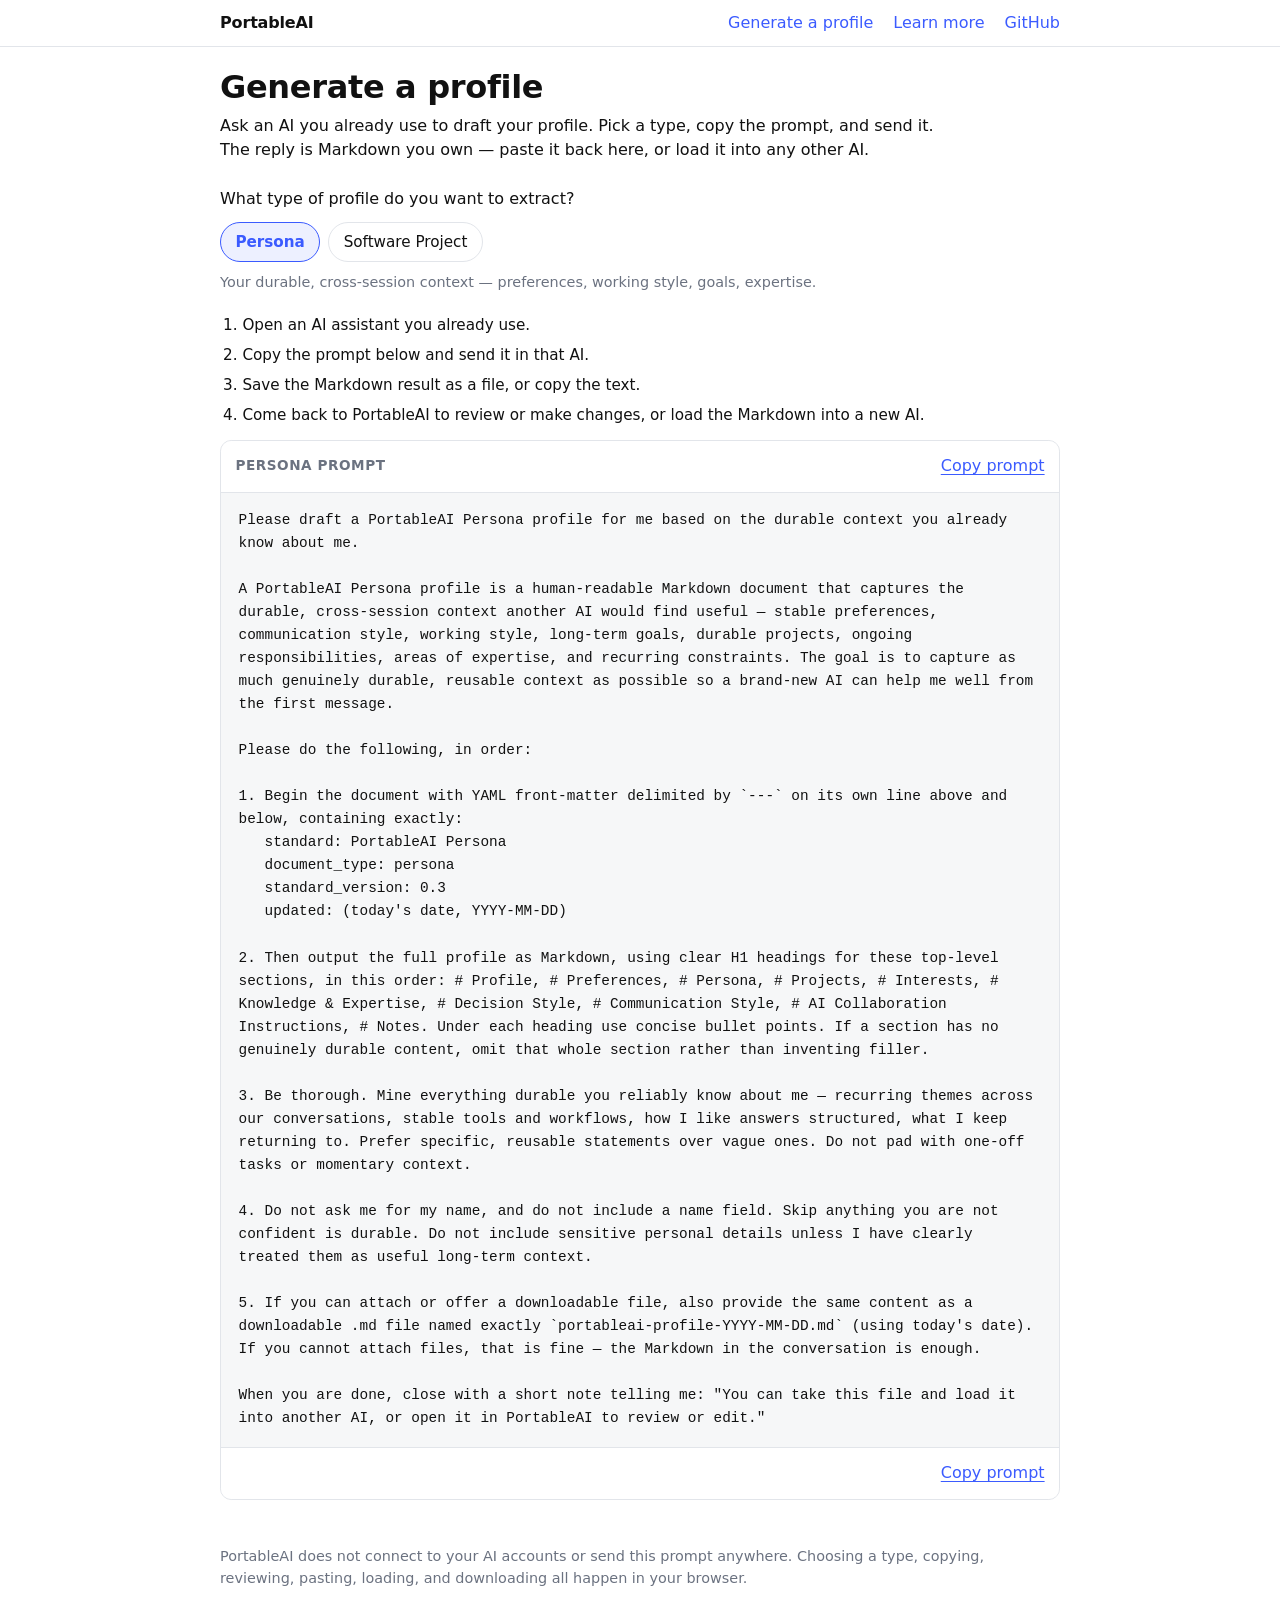
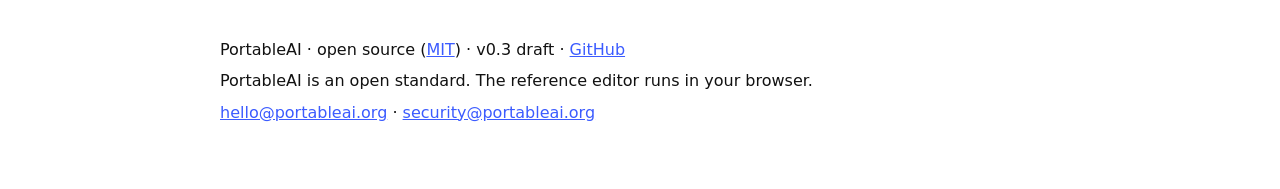
==== website/generate-a-profile.html @ 29c04111 "refactor(website): align internal names with UI — no drift (#86) Project-not-public naming clean swe" ====
<!DOCTYPE html>
<html lang="en">
<head>
  <meta charset="UTF-8">
  <meta name="viewport" content="width=device-width, initial-scale=1">
  <title>Generate a profile · PortableAI</title>
  <link rel="stylesheet" href="css/site.css">
</head>
<body>
  <header class="site-header">
    <div class="site-header-inner">
      <a class="site-wordmark" href="index.html">PortableAI</a>
      <button class="nav-toggle" type="button" id="nav-toggle" aria-expanded="false" aria-controls="site-nav" aria-label="Menu">
        <span class="nav-toggle-bar" aria-hidden="true"></span>
        <span class="nav-toggle-bar" aria-hidden="true"></span>
        <span class="nav-toggle-bar" aria-hidden="true"></span>
      </button>
      <nav class="site-nav" id="site-nav" aria-label="Primary">
        <a class="site-nav-link" href="generate-a-profile.html" id="nav-generate-profile" aria-current="page">Generate a profile</a>
        <a class="site-nav-link" href="learn.html" id="nav-learn">Learn more</a>
        <a class="site-nav-link" href="https://github.com/refineryllc/portable-ai-working" id="nav-github">GitHub</a>
      </nav>
    </div>
  </header>

  <main class="page">
    <section class="hero" aria-labelledby="prompt-title">
      <h1 id="prompt-title">Generate a profile</h1>
      <p class="tagline">
        Ask an AI you already use to draft your profile. Pick a type, copy the prompt, and send it.
        The reply is Markdown you own — paste it back here, or load it into any other AI.
      </p>
    </section>

    <section class="prompt-page" aria-labelledby="prompt-page-heading">
      <h2 id="prompt-page-heading" class="visually-hidden">Choose a profile type and copy its prompt</h2>

      <!-- Profile-type selector. Extensible to N types; options rendered from
           window.PORTABLE_AI_PROMPTS by generate-a-profile.js. -->
      <div class="type-selector">
        <p class="type-selector-label" id="type-selector-label">What type of profile do you want to extract?</p>
        <div class="type-options" role="radiogroup" aria-labelledby="type-selector-label" id="type-options">
          <!-- Populated by generate-a-profile.js -->
        </div>
        <p class="type-selector-hint" id="type-selector-hint"></p>
      </div>

      <ol class="workflow-list">
        <li>Open an AI assistant you already use.</li>
        <li>Copy the prompt below and send it in that AI.</li>
        <li>Save the Markdown result as a file, or copy the text.</li>
        <li>Come back to PortableAI to review or make changes, or load the Markdown into a new AI.</li>
      </ol>

      <!-- Full read-only prompt readout. Rendered in full (no scroll box) so the
           whole prompt is visible; Copy buttons sit above and below it. -->
      <div class="prompt-readout" aria-label="Extraction prompt">
        <div class="prompt-readout-bar prompt-readout-bar--top">
          <span class="prompt-readout-name" id="prompt-readout-name"></span>
          <button class="link" type="button" id="copy-prompt-top">Copy prompt</button>
        </div>
        <pre class="prompt-readout-body" id="prompt-readout-body" tabindex="0"></pre>
        <div class="prompt-readout-bar prompt-readout-bar--bottom">
          <button class="link" type="button" id="copy-prompt-bottom">Copy prompt</button>
        </div>
      </div>

      <p class="prompt-status save-status" id="prompt-status" role="status" aria-live="polite"></p>

      <p class="prompt-privacy">
        PortableAI does not connect to your AI accounts or send this prompt anywhere. Choosing a type,
        copying, reviewing, pasting, loading, and downloading all happen in your browser.
      </p>
    </section>
  </main>

  <footer class="site-footer">
    <p class="footer-meta">
      PortableAI
      <span aria-hidden="true"> · </span>
      open source (<a href="https://github.com/refineryllc/portable-ai-working/blob/main/LICENSE">MIT</a>)
      <span aria-hidden="true"> · </span>
      v0.3 draft
      <span aria-hidden="true"> · </span>
      <a href="https://github.com/refineryllc/portable-ai-working">GitHub</a>
    </p>
    <p class="footer-note">
      PortableAI is an open standard. The reference editor runs in your browser.
    </p>
    <p class="footer-contact">
      <a href="mailto:hello@portableai.org">hello@portableai.org</a>
      <span aria-hidden="true"> · </span>
      <a href="mailto:security@portableai.org">security@portableai.org</a>
    </p>
  </footer>
  <script src="js/prompt.js"></script>
  <script src="js/generate-a-profile.js"></script>
  <script src="js/header.js"></script>
</body>
</html>
---- website/css/site.css ----
:root {
  color-scheme: light;
  --text: #111111;
  --muted: #6b7280;
  --muted-2: #9ca3af;
  --background: #ffffff;
  --surface: #f6f7f8;
  --surface-strong: #eef2f7;
  --border: #e2e5ea;
  --accent: #3b5bff;
  --accent-hover: #2d47db;
  --accent-soft: #edf0ff;
  --success: #176b3a;
}

* {
  box-sizing: border-box;
}

/* The `hidden` attribute must always win, even against later component rules
   that set an explicit display value (e.g. .empty-state uses display: grid,
   which would otherwise override the UA `[hidden] { display: none }`). */
[hidden] {
  display: none !important;
}

html {
  scroll-behavior: smooth;
}

body {
  margin: 0;
  font-family: system-ui, -apple-system, BlinkMacSystemFont, "Segoe UI", sans-serif;
  color: var(--text);
  background: var(--background);
  line-height: 1.6;
}

.page {
  max-width: 880px;
  margin: 0 auto;
  /* Extra top padding clears the fixed site header (~3.25rem tall). */
  padding: 4.25rem 1.25rem 1.5rem;
}

/* ==========================================================================
   Fixed site header
   ========================================================================== */

.site-header {
  position: fixed;
  top: 0;
  left: 0;
  right: 0;
  z-index: 20;
  background: var(--background);
  border-bottom: 1px solid var(--border);
}

.site-header-inner {
  display: flex;
  align-items: center;
  justify-content: space-between;
  gap: 1rem;
  max-width: 880px;
  margin: 0 auto;
  padding: 0.65rem 1.25rem;
}

.site-wordmark {
  font-weight: 700;
  font-size: 1rem;
  color: var(--text);
  text-decoration: none;
  letter-spacing: -0.01em;
}

.site-wordmark:hover {
  color: var(--accent);
}

.site-nav {
  display: flex;
  align-items: center;
  gap: 1.25rem;
}

.site-nav-link {
  font-size: 1rem;
  color: var(--accent);
  text-decoration: none;
}

.site-nav-link:hover {
  text-decoration: underline;
  text-underline-offset: 3px;
}

.nav-toggle {
  display: none;
  flex-direction: column;
  justify-content: center;
  gap: 4px;
  width: 2.25rem;
  height: 2.25rem;
  padding: 0.4rem;
  background: transparent;
  border: 1px solid var(--border);
  border-radius: 0.5rem;
  cursor: pointer;
}

.nav-toggle-bar {
  display: block;
  width: 100%;
  height: 2px;
  background: var(--text);
  border-radius: 1px;
}

.nav-toggle:focus-visible {
  outline: 2px solid var(--accent);
  outline-offset: 2px;
}

@media (max-width: 640px) {
  .nav-toggle {
    display: flex;
  }

  .site-nav {
    position: absolute;
    top: 100%;
    right: 0;
    left: 0;
    flex-direction: column;
    align-items: flex-start;
    gap: 0;
    background: var(--background);
    border-bottom: 1px solid var(--border);
    box-shadow: 0 12px 24px rgba(17, 17, 17, 0.06);
  }

  .site-nav:not(.site-nav--open) {
    display: none;
  }

  .site-nav-link {
    width: 100%;
    padding: 0.75rem 1.25rem;
    border-top: 1px solid var(--border);
  }
}

.hero {
  max-width: 720px;
  padding: 0 0 1.5rem;
}

.eyebrow {
  margin: 0 0 1rem;
  color: var(--muted);
  font-size: 0.8rem;
  font-weight: 700;
  letter-spacing: 0.08em;
  text-transform: uppercase;
}

h1,
h2,
h3 {
  line-height: 1.1;
}

h1 {
  max-width: none;
  margin: 0;
  font-size: clamp(1.6rem, 3.2vw, 2rem);
  font-weight: 700;
  letter-spacing: -0.01em;
  line-height: 1.2;
}

h2 {
  margin: 0;
  font-size: clamp(1.25rem, 2.4vw, 1.6rem);
  font-weight: 700;
}

h3 {
  margin: 0 0 1rem;
  font-size: 1.15rem;
}

.tagline {
  max-width: 720px;
  margin: 0.5rem 0 0;
  color: var(--text);
  font-size: 1rem;
  font-weight: 400;
  line-height: 1.5;
}

.tagline .link {
  margin-left: 0.25rem;
}

.actions,
.editor-actions {
  display: inline-flex;
  flex-wrap: wrap;
  align-items: center;
  gap: 0.5rem;
  margin-top: 1.5rem;
}

/* ==========================================================================
   Link-style buttons (design tone: quiet, minimalist)
   ========================================================================== */

.link {
  display: inline-block;
  padding: 0.2rem 0;
  background: transparent;
  border: 0;
  font: inherit;
  color: var(--accent);
  text-decoration: underline;
  text-underline-offset: 3px;
  text-decoration-thickness: 1px;
  cursor: pointer;
}

.link:hover {
  color: var(--accent-hover);
  text-decoration-thickness: 2px;
}

.link.muted {
  color: var(--muted);
}

.link.muted:hover {
  color: var(--text);
}

.link:focus-visible,
textarea:focus-visible {
  outline: 2px solid var(--accent);
  outline-offset: 3px;
  border-radius: 2px;
}

.sep {
  color: var(--muted-2);
  font-size: 0.9rem;
  user-select: none;
}

.editor-panel {
  padding: 1rem 1.1rem 1.1rem;
  border: 1px solid var(--border);
  border-radius: 1rem;
  background: var(--surface);
  box-shadow: 0 12px 40px rgba(17, 17, 17, 0.04);
}

.editor-heading {
  display: flex;
  align-items: flex-start;
  justify-content: space-between;
  gap: 1rem;
  margin-bottom: 0.75rem;
}

.editor-blurb {
  margin: 0;
  color: var(--text);
  font-size: 1rem;
  line-height: 1.5;
  max-width: 62ch;
}

.editor-toolbar {
  display: flex;
  flex-wrap: wrap;
  justify-content: flex-end;
  gap: 0.75rem;
  flex-shrink: 0;
}

.canonical-editor {
  max-width: none;
  margin: 0;
}

.field-group {
  display: flex;
  flex-direction: column;
  min-width: 0;
}

label {
  margin-bottom: 0.5rem;
  font-weight: 800;
}

textarea {
  min-height: 70vh;
  width: 100%;
  padding: 1rem;
  border: 1px solid var(--border);
  border-radius: 0.85rem;
  color: var(--text);
  background: var(--background);
  font: 0.95rem/1.55 ui-monospace, SFMono-Regular, Menlo, Monaco, Consolas, "Liberation Mono", monospace;
  resize: vertical;
}

.help-text,
.save-status {
  color: var(--muted);
  font-size: 0.95rem;
}

.help-text {
  margin: 0 0 0.6rem;
}

.preview-card {
  max-width: 880px;
  min-width: 0;
  margin: 1rem auto 0;
  padding: 1rem;
  border: 1px solid var(--border);
  border-radius: 0.85rem;
  background: var(--background);
}

.preview-content {
  max-height: 560px;
  overflow: auto;
  padding-right: 0.25rem;
}

.preview-content h1,
.preview-content h2,
.preview-content h3 {
  margin: 1rem 0 0.5rem;
}

.preview-content h1:first-child,
.preview-content h2:first-child,
.preview-content h3:first-child {
  margin-top: 0;
}

.preview-content ul {
  padding-left: 1.25rem;
}

.preview-content code {
  padding: 0.1rem 0.25rem;
  border-radius: 0.25rem;
  background: var(--surface-strong);
}

.editor-actions {
  align-items: center;
  gap: 0.75rem;
}

.save-status {
  color: var(--success);
}

.workflow-list {
  margin: 0.75rem 0;
  padding-left: 1.4rem;
  font-size: 0.95rem;
}

.workflow-list li {
  margin-bottom: 0.35rem;
}

/* -------------------------------------------------------------------------
   "Generate a profile" page (#75)
   Profile-type selector + full read-only prompt readout with top & bottom
   Copy buttons. Constrained to the same 880px content column as the editor.
   ------------------------------------------------------------------------- */

.prompt-page {
  width: min(880px, 100%);
  margin: 0 auto;
}

.type-selector {
  margin: 0 0 1.25rem;
}

.type-selector-label {
  margin: 0 0 0.6rem;
  font-size: 1rem;
  color: var(--text);
}

.type-options {
  display: flex;
  flex-wrap: wrap;
  gap: 0.5rem;
}

.type-option {
  padding: 0.45rem 0.9rem;
  font: inherit;
  font-size: 0.95rem;
  color: var(--text);
  background: var(--background);
  border: 1px solid var(--border);
  border-radius: 999px;
  cursor: pointer;
  transition: border-color 0.12s ease, background 0.12s ease, color 0.12s ease;
}

.type-option:hover {
  border-color: var(--accent);
}

.type-option--active {
  color: var(--accent);
  background: var(--accent-soft);
  border-color: var(--accent);
  font-weight: 600;
}

.type-option:focus-visible {
  outline: 2px solid var(--accent);
  outline-offset: 2px;
}

.type-selector-hint {
  margin: 0.6rem 0 0;
  color: var(--muted);
  font-size: 0.9rem;
  line-height: 1.5;
}

.prompt-readout {
  margin: 0.5rem 0 0;
  border: 1px solid var(--border);
  border-radius: 0.7rem;
  background: var(--surface);
  overflow: hidden;
}

.prompt-readout-bar {
  display: flex;
  align-items: center;
  justify-content: space-between;
  gap: 0.75rem;
  padding: 0.6rem 0.9rem;
  background: var(--background);
}

.prompt-readout-bar--top {
  border-bottom: 1px solid var(--border);
}

.prompt-readout-bar--bottom {
  border-top: 1px solid var(--border);
  justify-content: flex-end;
}

.prompt-readout-name {
  font-size: 0.85rem;
  font-weight: 600;
  color: var(--muted);
  text-transform: uppercase;
  letter-spacing: 0.04em;
}

/* Full readout — no scroll box. The entire prompt is visible; the page scrolls,
   not the block. Monospace so it reads as a copyable artifact. */
.prompt-readout-body {
  margin: 0;
  padding: 1rem 1.1rem;
  font-family: ui-monospace, SFMono-Regular, Menlo, Consolas, "Liberation Mono", monospace;
  font-size: 0.9rem;
  line-height: 1.6;
  color: var(--text);
  white-space: pre-wrap;
  word-break: break-word;
  overflow-wrap: anywhere;
}

.prompt-readout-body:focus-visible {
  outline: 2px solid var(--accent);
  outline-offset: -2px;
}

.prompt-status {
  margin: 0.75rem 0 0;
  min-height: 1.2em;
}

.prompt-privacy {
  margin: 1rem 0 0;
  color: var(--muted);
  font-size: 0.9rem;
  line-height: 1.5;
}

.visually-hidden {
  position: absolute;
  width: 1px;
  height: 1px;
  padding: 0;
  margin: -1px;
  overflow: hidden;
  clip: rect(0, 0, 0, 0);
  white-space: nowrap;
  border: 0;
}

footer {
  max-width: 880px;
  margin: 0 auto;
  padding: 2rem 1.25rem 4rem;
  color: var(--text);
  font-size: 1rem;
  text-align: left;
}

.site-footer {
  padding-top: 1.5rem;
}

/* ==========================================================================
   Learn page
   ========================================================================== */

.learn-body {
  max-width: 68ch;
  color: var(--text);
  font-size: 1rem;
  line-height: 1.6;
}

.learn-body h2 {
  margin: 1.75rem 0 0.5rem;
  font-size: 1.15rem;
}

.learn-body p {
  margin: 0.5rem 0;
}

.learn-body ul,
.learn-body ol {
  margin: 0.5rem 0;
  padding-left: 1.4rem;
}

.learn-body li {
  margin-bottom: 0.25rem;
}

.site-footer .footer-meta {
  margin: 0 0 0.35rem;
  color: var(--text);
  font-size: 1rem;
}

.site-footer .footer-note {
  margin: 0 0 0.35rem;
  color: var(--text);
  font-size: 1rem;
}

.site-footer .footer-meta a,
.site-footer .footer-contact a {
  color: var(--accent);
}

.site-footer .footer-contact {
  margin: 0;
  font-size: 1rem;
}

.site-footer .footer-contact a {
  color: var(--accent);
}

@media (max-width: 820px) {
  .page {
    padding-top: 3.75rem;
  }

  .hero {
    padding-bottom: 1.25rem;
  }

  h1 {
    max-width: none;
    font-size: 1.6rem;
  }

  .tagline {
    font-size: 1rem;
  }

  .editor-heading {
    display: block;
  }

  .editor-toolbar {
    justify-content: flex-start;
    margin-top: 1rem;
  }

  textarea {
    min-height: 560px;
  }
}

/* ==========================================================================
   Editor surface: Edit / Read mode toggle
   ========================================================================== */

.mode-toggle {
  display: inline-flex;
  gap: 0;
  margin-bottom: 1rem;
  border: 1px solid var(--border);
  border-radius: 0.6rem;
  background: var(--background);
  padding: 0.15rem;
}

.mode-button {
  appearance: none;
  background: transparent;
  border: 1px solid transparent;
  border-radius: 0.45rem;
  padding: 0.4rem 0.9rem;
  font: inherit;
  font-weight: 700;
  color: var(--muted);
  cursor: pointer;
}

.mode-button:hover {
  color: var(--text);
}

.mode-button:focus-visible {
  outline: 2px solid var(--accent);
  outline-offset: 2px;
}

.mode-button[aria-selected="true"] {
  color: var(--background);
  background: var(--text);
}

.mode-button[aria-selected="true"]:hover {
  color: var(--background);
}

.mode-panel[hidden] {
  display: none;
}

/* Read-mode type ramp
   Deliberately tight in PR A: the goal is a document that reads at a glance,
   not a splash page. Body sits at 0.95rem so headings only nudge up slightly. */
.preview-content {
  font-size: 0.95rem;
  line-height: 1.5;
}

.preview-content h1 {
  font-size: 1.15rem;
  font-weight: 700;
  letter-spacing: 0;
  max-width: none;
  margin: 1.25rem 0 0.5rem;
}

.preview-content h2 {
  font-size: 1.05rem;
  font-weight: 700;
  margin: 1rem 0 0.4rem;
}

.preview-content h3 {
  font-size: 0.95rem;
  font-weight: 700;
  margin: 0.85rem 0 0.35rem;
}

.preview-content p {
  margin: 0.5rem 0;
}

.preview-content ul,
.preview-content ol {
  margin: 0.4rem 0;
}

/* ==========================================================================
   Empty state
   ========================================================================== */

.empty-state {
  display: grid;
  gap: 0.85rem;
  padding: 1rem 1.1rem;
  border: 1px dashed var(--border);
  border-radius: 0.85rem;
  background: var(--background);
}

.empty-state-primary {
  text-align: left;
}

.empty-state-title {
  margin: 0;
  font-size: 1.05rem;
  font-weight: 700;
}

.empty-state-hint {
  margin: 0.25rem 0 0.6rem;
  color: var(--text);
  font-size: 1rem;
}

.empty-state-actions {
  display: inline-flex;
  flex-wrap: wrap;
  align-items: center;
  justify-content: flex-start;
  gap: 0.5rem;
}

.empty-state-secondary {
  padding: 0.85rem 1rem;
  border: 1px solid var(--border);
  border-radius: 0.7rem;
  background: var(--surface);
}

.empty-state-secondary-title {
  margin: 0 0 0.25rem;
  font-size: 0.95rem;
  font-weight: 700;
}

.empty-state-secondary-hint {
  margin: 0 0 0.5rem;
  color: var(--muted);
  font-size: 0.88rem;
}

.empty-state-secondary-actions {
  display: inline-flex;
  flex-wrap: wrap;
  align-items: center;
  gap: 0.5rem;
}

/* ==========================================================================
   Restore-or-clear banner
   ========================================================================== */

.restore-banner {
  display: flex;
  flex-wrap: wrap;
  align-items: center;
  justify-content: space-between;
  gap: 0.6rem;
  margin-bottom: 0.75rem;
  padding: 0.55rem 0.85rem;
  border: 1px solid #c9d4ff;
  border-radius: 0.6rem;
  background: var(--accent-soft);
  color: #18223f;
  font-size: 0.9rem;
}

.restore-banner-text {
  margin: 0;
  font-weight: 600;
}

.restore-banner-actions {
  display: inline-flex;
  align-items: center;
  gap: 0.5rem;
}

.metadata-card {
  margin: 0 0 1rem;
  padding: 0.85rem 1rem;
  border: 1px solid var(--border);
  border-radius: 0.75rem;
  background: var(--surface, #f7f8fb);
}

.metadata-card[hidden] {
  display: none;
}

.metadata-card h3 {
  margin: 0 0 0.5rem;
  font-size: 0.8rem;
  font-weight: 700;
  text-transform: uppercase;
  letter-spacing: 0.08em;
  color: var(--muted);
}

.metadata-card dl {
  display: grid;
  grid-template-columns: max-content 1fr;
  gap: 0.25rem 0.85rem;
  margin: 0;
  font-size: 0.95rem;
}

.metadata-card dt {
  font-weight: 700;
  color: var(--muted);
}

.metadata-card dd.metadata-value {
  margin: 0;
  color: var(--muted);
  word-break: break-word;
}
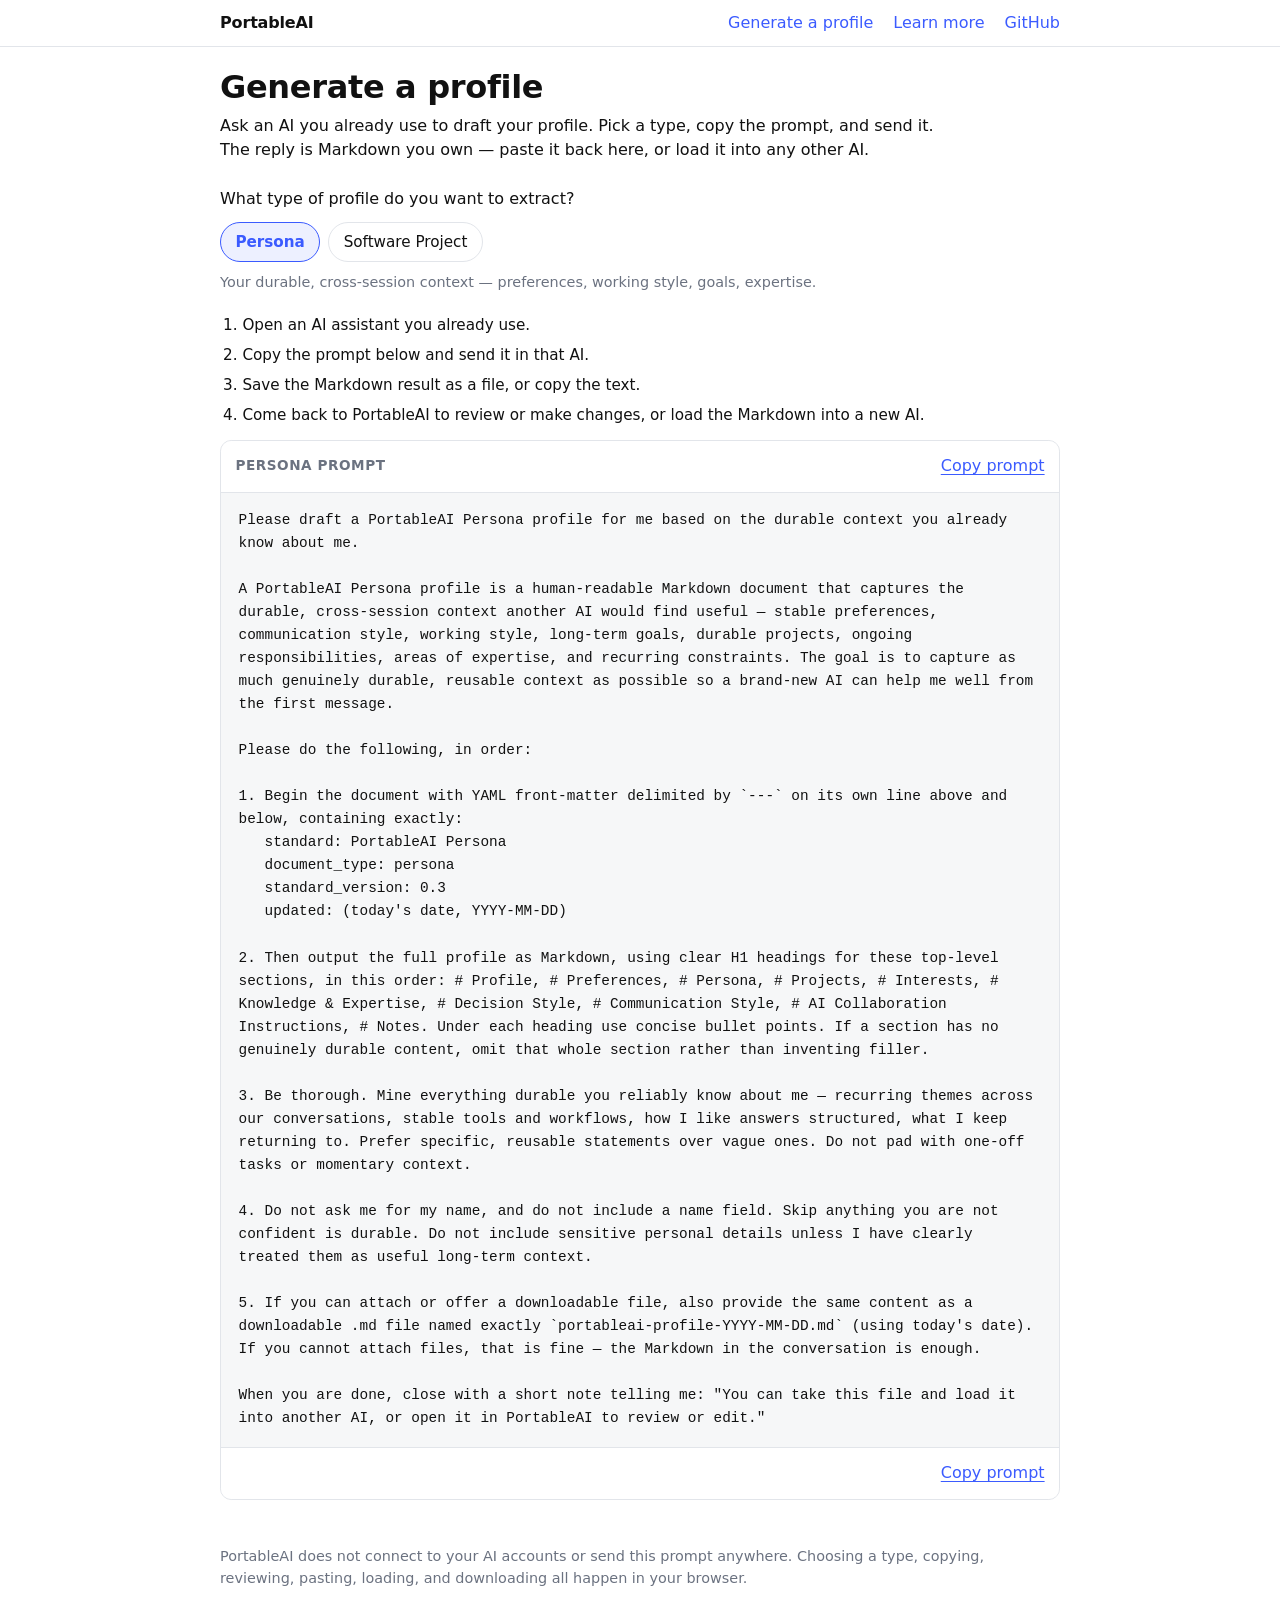
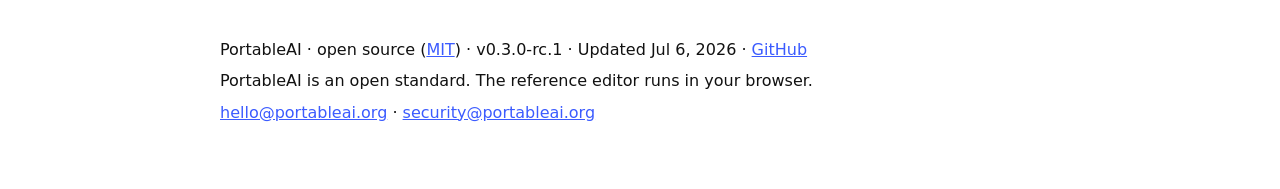
==== commit e6245ded: "feat(website): informative footer with version + build date (#43) Add a single source of truth (webs" ====
--- a/website/generate-a-profile.html
+++ b/website/generate-a-profile.html
@@ -80,7 +80,9 @@
       <span aria-hidden="true"> · </span>
       open source (<a href="https://github.com/refineryllc/portable-ai-working/blob/main/LICENSE">MIT</a>)
       <span aria-hidden="true"> · </span>
-      v0.3 draft
+      <span id="footer-version">v0.3 draft</span>
+      <span aria-hidden="true"> · </span>
+      <time id="footer-build">Updated 2026-07-06</time>
       <span aria-hidden="true"> · </span>
       <a href="https://github.com/refineryllc/portable-ai-working">GitHub</a>
     </p>
@@ -95,6 +97,7 @@
   </footer>
   <script src="js/prompt.js"></script>
   <script src="js/generate-a-profile.js"></script>
+  <script src="js/version.js"></script>
   <script src="js/header.js"></script>
 </body>
 </html>
--- a/website/css/site.css
+++ b/website/css/site.css
@@ -306,7 +306,10 @@
 }
 
 textarea {
-  min-height: 70vh;
+  /* Auto-height: the textarea grows to fit its content and the PAGE scrolls,
+     so Edit and Read share one coordinate space. JS sets the exact height on
+     input (see autoGrowEditor). min-height keeps an empty editor usable. */
+  min-height: 12rem;
   width: 100%;
   padding: 1rem;
   border: 1px solid var(--border);
@@ -314,7 +317,8 @@
   color: var(--text);
   background: var(--background);
   font: 0.95rem/1.55 ui-monospace, SFMono-Regular, Menlo, Monaco, Consolas, "Liberation Mono", monospace;
-  resize: vertical;
+  resize: none;
+  overflow: hidden;
 }
 
 .help-text,
@@ -338,8 +342,8 @@
 }
 
 .preview-content {
-  max-height: 560px;
-  overflow: auto;
+  /* Grows with content; the page scrolls, matching the auto-height editor so
+     the gutter can measure both views identically. */
   padding-right: 0.25rem;
 }
 
@@ -620,7 +624,7 @@
   }
 
   textarea {
-    min-height: 560px;
+    min-height: 12rem;
   }
 }
 
@@ -670,6 +674,62 @@
 
 .mode-panel[hidden] {
   display: none;
+}
+
+/* ---------------------------------------------------------------------------
+   Teleport gutter (#83)
+   A quiet left-margin affordance: hovering a block lights a narrow vertical
+   bar in the margin; clicking it switches Edit<->Read and lands on the same
+   block. Block-level granularity. Positioned relative to the mode-panel so
+   the bar can sit just left of the 880px content column. -------------------- */
+.mode-panel {
+  position: relative;
+}
+
+.editor-gutter {
+  position: absolute;
+  top: 0;
+  left: -1.25rem;
+  width: 1rem;
+  height: 100%;
+  /* Above the panel content so bars are hoverable/clickable, but the column
+     itself is transparent and does not block text selection to its right. */
+  pointer-events: none;
+  z-index: 2;
+}
+
+/* One focusable bar per block, absolutely positioned by app.js (top/height in
+   px). Invisible until hovered/focused so the margin stays quiet. */
+.gutter-bar {
+  position: absolute;
+  left: 0;
+  width: 100%;
+  padding: 0;
+  border: 0;
+  border-radius: 3px;
+  background: transparent;
+  cursor: pointer;
+  pointer-events: auto;
+  transition: background-color 0.12s ease;
+}
+
+.gutter-bar:hover,
+.gutter-bar:focus-visible,
+.gutter-bar.is-active {
+  background: var(--accent);
+}
+
+.gutter-bar:focus-visible {
+  outline: 2px solid var(--accent);
+  outline-offset: 1px;
+}
+
+/* On coarse-pointer / narrow screens the left margin isn't available; hide the
+   gutter and fall back to the header Edit|Read toggle only. */
+@media (max-width: 960px) {
+  .editor-gutter {
+    display: none;
+  }
 }
 
 /* Read-mode type ramp
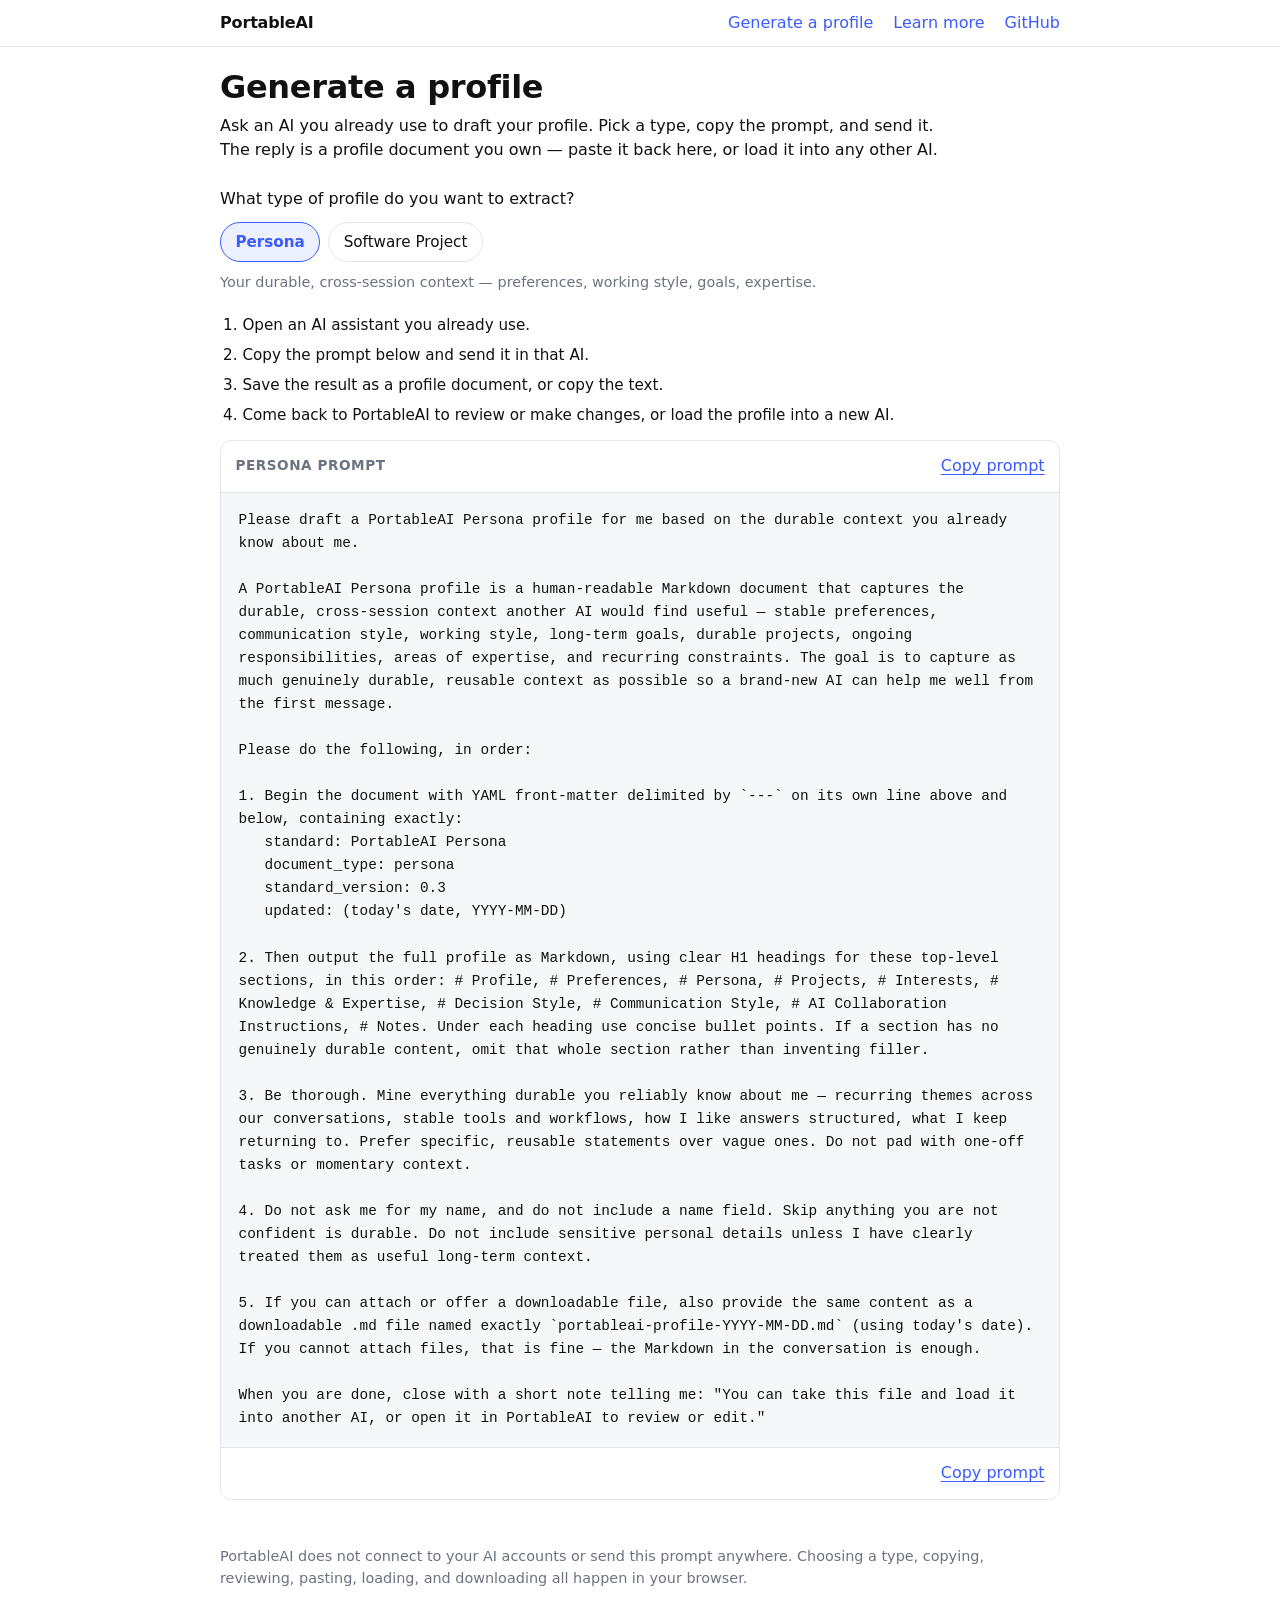
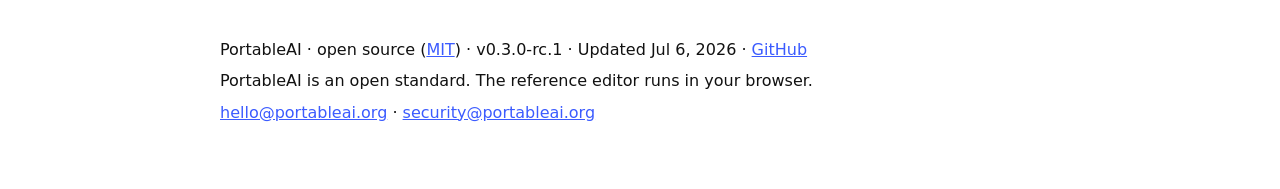
==== commit 2e7e4250: "Consistent profile-centric terminology across the site (#111) 'Profile' is now the single primary no" ====
--- a/website/generate-a-profile.html
+++ b/website/generate-a-profile.html
@@ -28,7 +28,7 @@
       <h1 id="prompt-title">Generate a profile</h1>
       <p class="tagline">
         Ask an AI you already use to draft your profile. Pick a type, copy the prompt, and send it.
-        The reply is Markdown you own — paste it back here, or load it into any other AI.
+        The reply is a profile document you own — paste it back here, or load it into any other AI.
       </p>
     </section>
 
@@ -48,8 +48,8 @@
       <ol class="workflow-list">
         <li>Open an AI assistant you already use.</li>
         <li>Copy the prompt below and send it in that AI.</li>
-        <li>Save the Markdown result as a file, or copy the text.</li>
-        <li>Come back to PortableAI to review or make changes, or load the Markdown into a new AI.</li>
+        <li>Save the result as a profile document, or copy the text.</li>
+        <li>Come back to PortableAI to review or make changes, or load the profile into a new AI.</li>
       </ol>
 
       <!-- Full read-only prompt readout. Rendered in full (no scroll box) so the
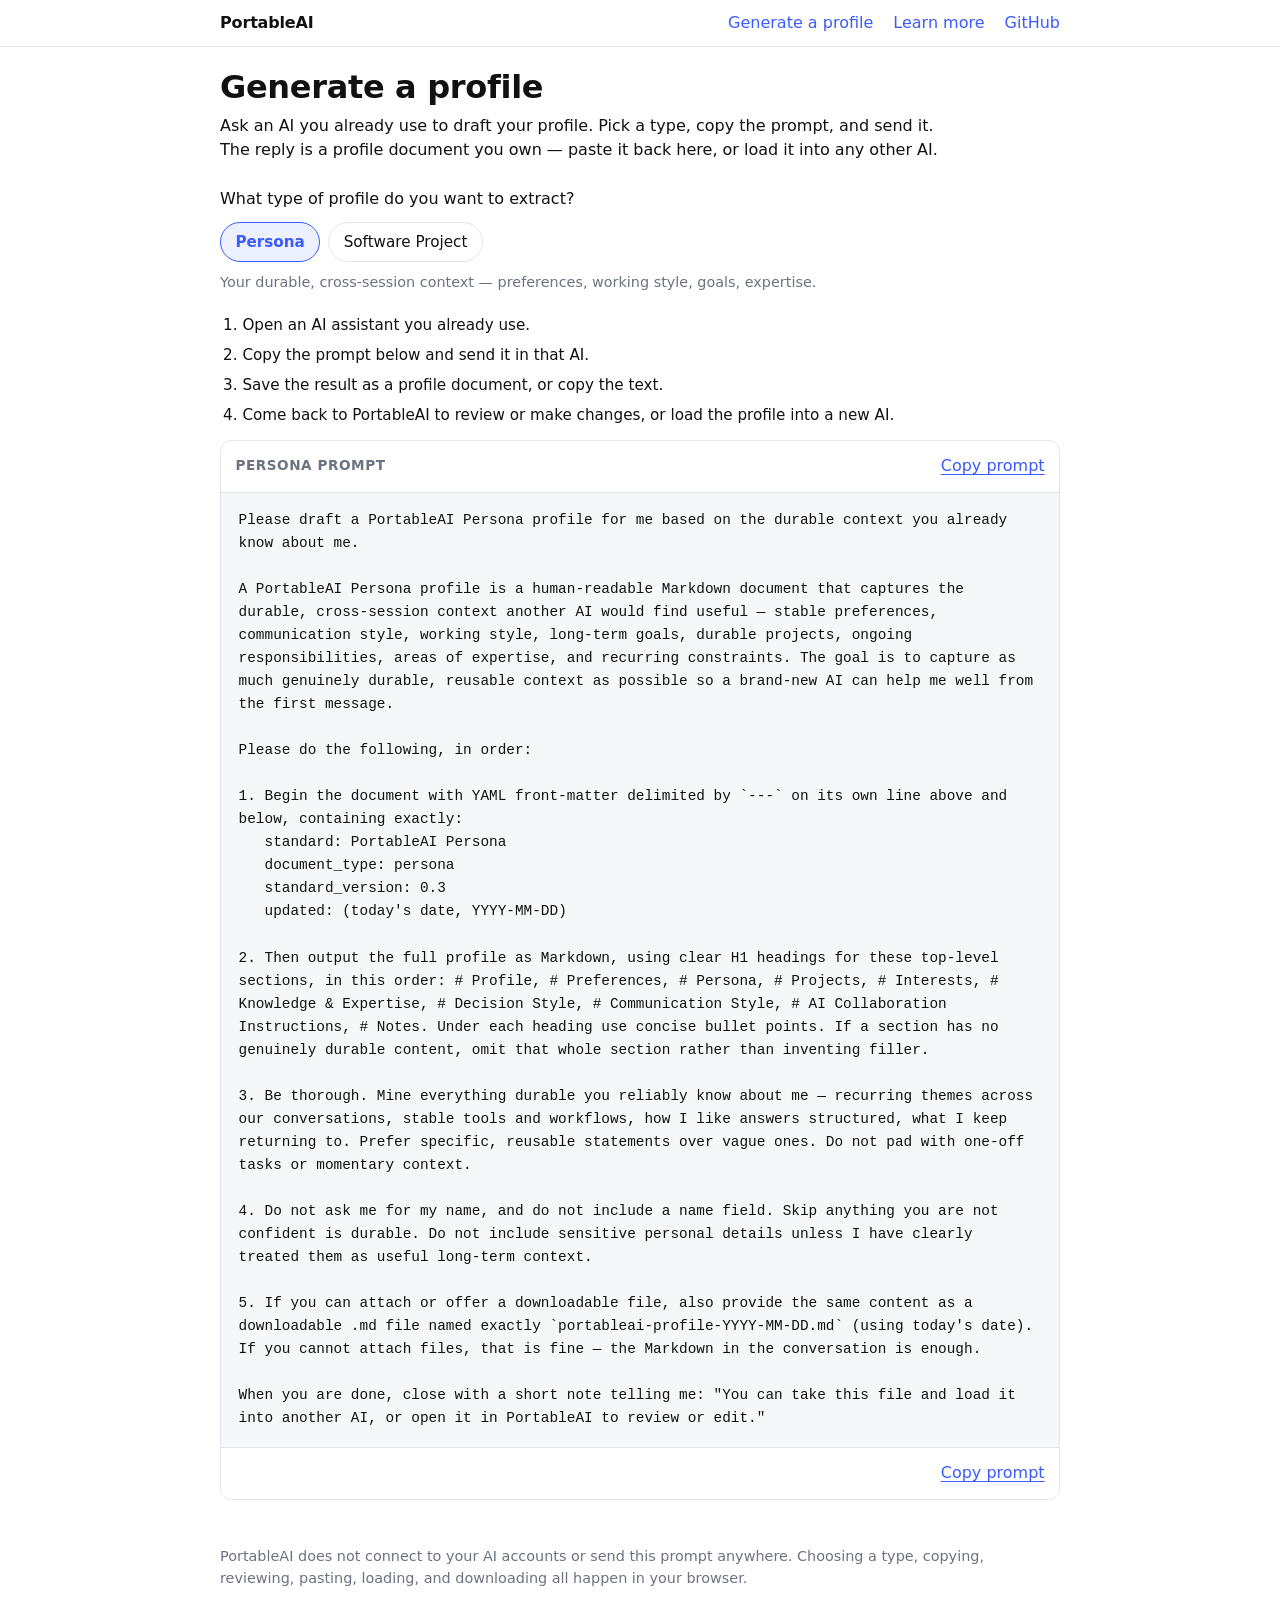
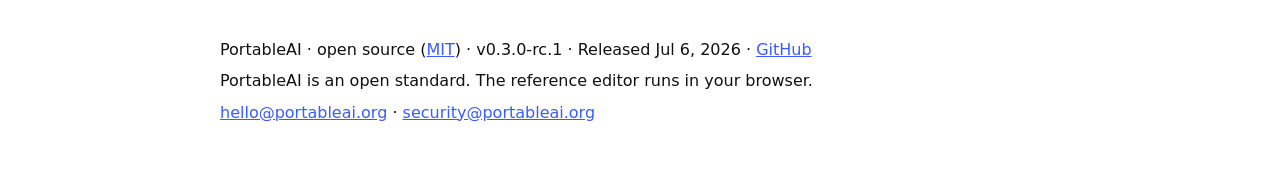
==== commit d1a129d7: "Footer shows release date, aligned with common practice (#109) The footer date is now 'Released {dat" ====
--- a/website/generate-a-profile.html
+++ b/website/generate-a-profile.html
@@ -82,7 +82,7 @@
       <span aria-hidden="true"> · </span>
       <span id="footer-version">v0.3 draft</span>
       <span aria-hidden="true"> · </span>
-      <time id="footer-build">Updated 2026-07-06</time>
+      <time id="footer-build">Released 2026-07-06</time>
       <span aria-hidden="true"> · </span>
       <a href="https://github.com/refineryllc/portable-ai-working">GitHub</a>
     </p>
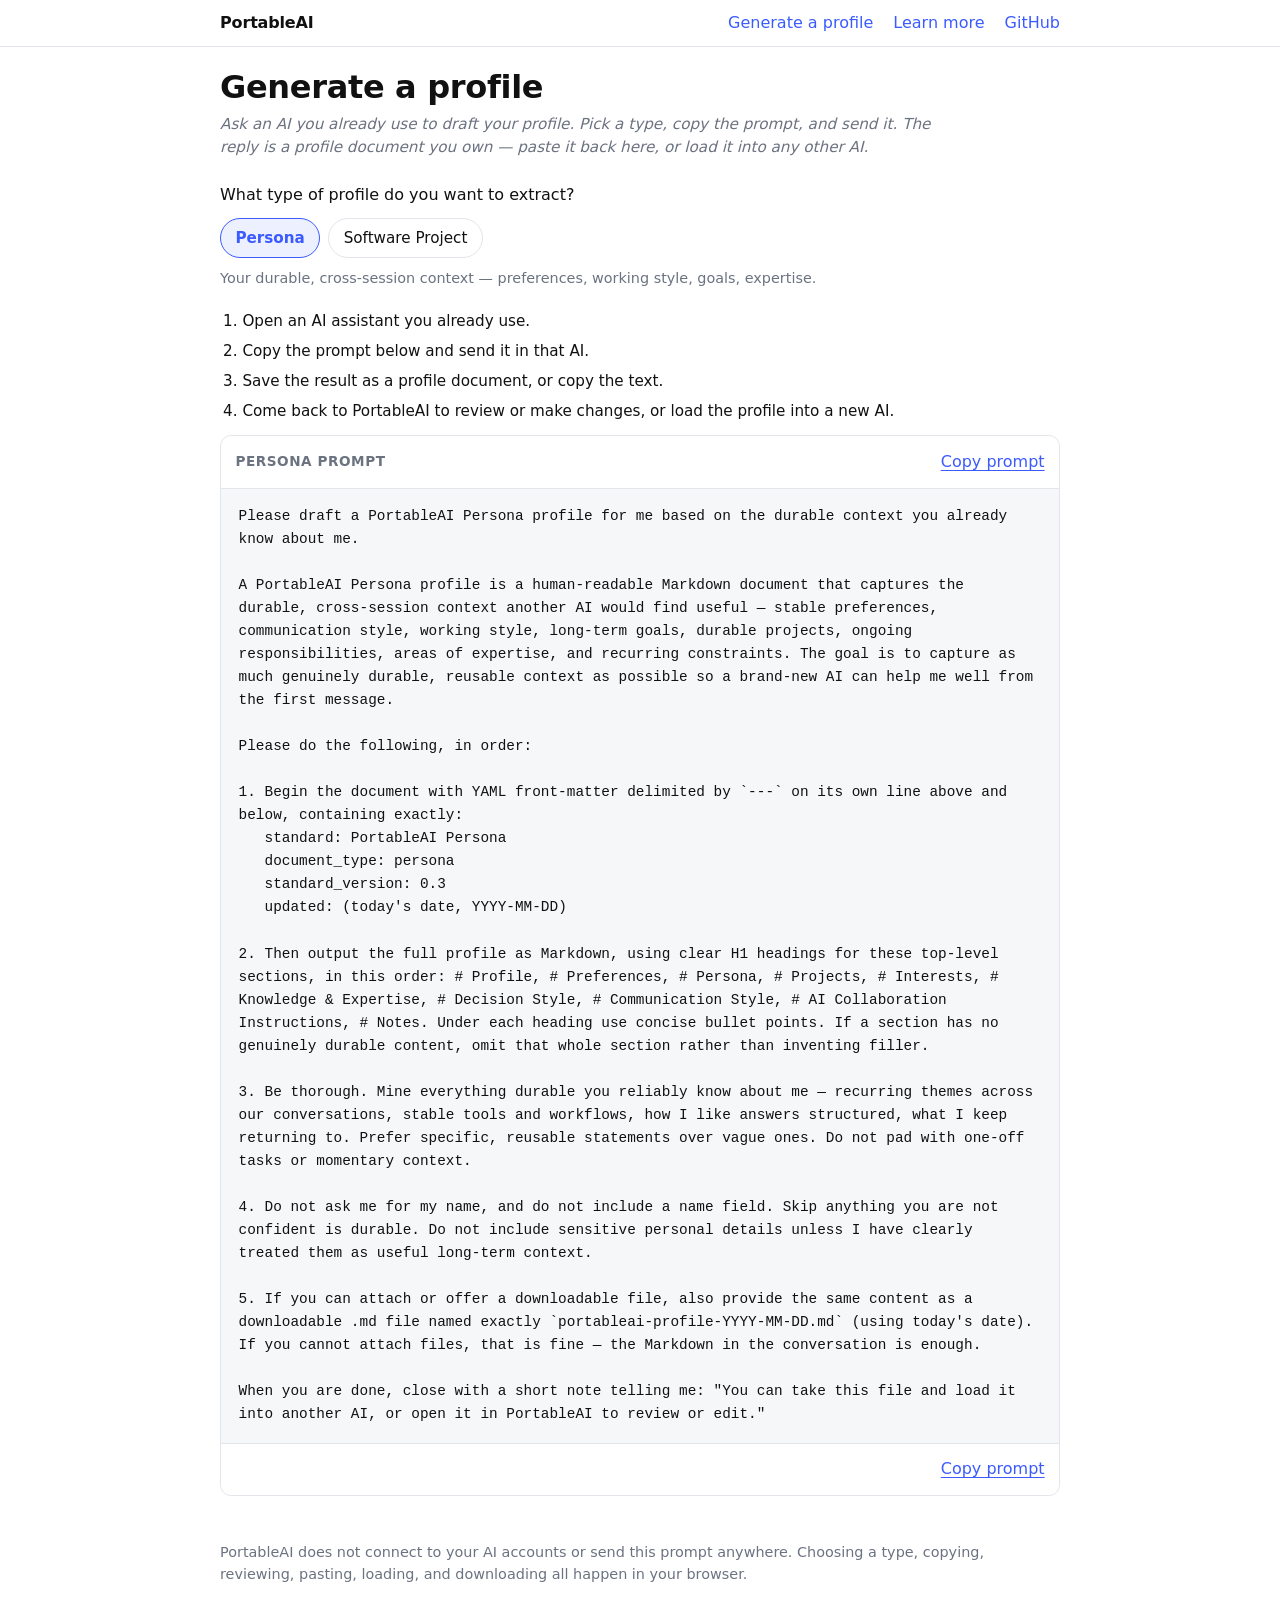
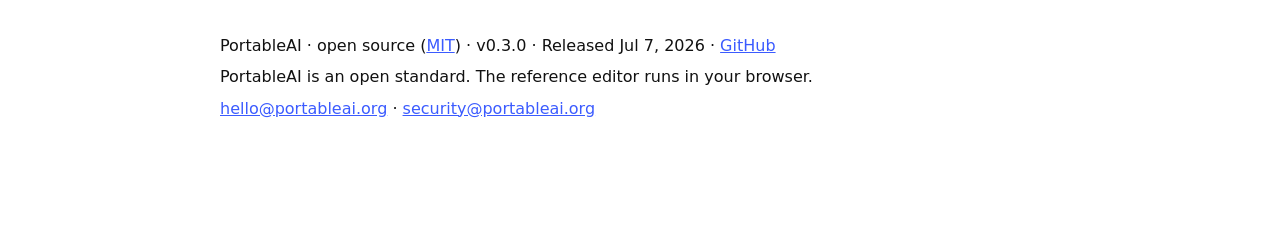
==== commit 47b2744e: "Cut v0.3.0 release: memorialize release/ship date (#109) Finalize the release candidate v0.3.0-rc.1 " ====
--- a/website/generate-a-profile.html
+++ b/website/generate-a-profile.html
@@ -80,9 +80,9 @@
       <span aria-hidden="true"> · </span>
       open source (<a href="https://github.com/refineryllc/portable-ai-working/blob/main/LICENSE">MIT</a>)
       <span aria-hidden="true"> · </span>
-      <span id="footer-version">v0.3 draft</span>
+      <span id="footer-version">v0.3.0</span>
       <span aria-hidden="true"> · </span>
-      <time id="footer-build">Released 2026-07-06</time>
+      <time id="footer-build" datetime="2026-07-07">Released Jul 7, 2026</time>
       <span aria-hidden="true"> · </span>
       <a href="https://github.com/refineryllc/portable-ai-working">GitHub</a>
     </p>
--- a/website/css/site.css
+++ b/website/css/site.css
@@ -192,28 +192,37 @@
   font-size: 1.15rem;
 }
 
+/* Home hero tagline (#123): a smaller italic subline beneath the bold
+   headline (#site-title). */
 .tagline {
   max-width: 720px;
-  margin: 0.5rem 0 0;
-  color: var(--text);
-  font-size: 1rem;
+  margin: 0.4rem 0 0;
+  color: var(--muted);
+  font-size: 0.95rem;
+  font-style: italic;
   font-weight: 400;
   line-height: 1.5;
 }
 
+/* Home vs Edit visibility (#121), driven by main[data-mode]. */
+[data-mode="home"] .hero-edit {
+  display: none;
+}
+
+[data-mode="edit"] .hero-home {
+  display: none;
+}
+
+/* Edit-mode title: compact, in place of the big home byline. */
+#edit-title {
+  font-size: 1.4rem;
+}
+
 .tagline .link {
   margin-left: 0.25rem;
 }
 
 .actions,
-.editor-actions {
-  display: inline-flex;
-  flex-wrap: wrap;
-  align-items: center;
-  gap: 0.5rem;
-  margin-top: 1.5rem;
-}
-
 /* ==========================================================================
    Link-style buttons (design tone: quiet, minimalist)
    ========================================================================== */
@@ -273,20 +282,47 @@
   margin-bottom: 0.75rem;
 }
 
-.editor-blurb {
-  margin: 0;
-  color: var(--text);
-  font-size: 1rem;
-  line-height: 1.5;
-  max-width: 62ch;
-}
-
+/* Editor action nav (#123): plain link buttons, no dividers or middot.
+   Add section  Copy Markdown  Download   [Clear pushed right] */
 .editor-toolbar {
   display: flex;
   flex-wrap: wrap;
-  justify-content: flex-end;
-  gap: 0.75rem;
+  align-items: center;
+  gap: 1.25rem;
   flex-shrink: 0;
+}
+
+/* Clear is the one destructive action: pushed to the far right so it is not
+   flush against Download (misclick guard), without needing a divider. */
+.editor-toolbar .clear-action {
+  margin-left: auto;
+}
+
+/* Fixed bottom status gutter (#122): always present on Home and Edit. Gray
+   bar with black monospace text. Because it is permanent, changing the text
+   never causes layout shift. */
+.status-gutter {
+  position: fixed;
+  left: 0;
+  right: 0;
+  bottom: 0;
+  z-index: 20;
+  padding: 0.4rem 1.25rem;
+  background: #e5e7eb;
+  border-top: 1px solid rgba(0, 0, 0, 0.12);
+}
+
+.status-gutter .save-status {
+  color: #000;
+  font-family: ui-monospace, SFMono-Regular, "SF Mono", Menlo, Consolas,
+    "Liberation Mono", monospace;
+  font-size: 0.85rem;
+  line-height: 1.4;
+}
+
+/* Keep page content clear of the fixed gutter. */
+body {
+  padding-bottom: 2.5rem;
 }
 
 .canonical-editor {
@@ -367,11 +403,6 @@
   padding: 0.1rem 0.25rem;
   border-radius: 0.25rem;
   background: var(--surface-strong);
-}
-
-.editor-actions {
-  align-items: center;
-  gap: 0.75rem;
 }
 
 .save-status {
@@ -611,7 +642,7 @@
   }
 
   .tagline {
-    font-size: 1rem;
+    font-size: 0.95rem;
   }
 
   .editor-heading {
@@ -803,7 +834,7 @@
   flex-wrap: wrap;
   align-items: center;
   justify-content: flex-start;
-  gap: 0.5rem;
+  gap: 1.25rem;
 }
 
 .empty-state-secondary {
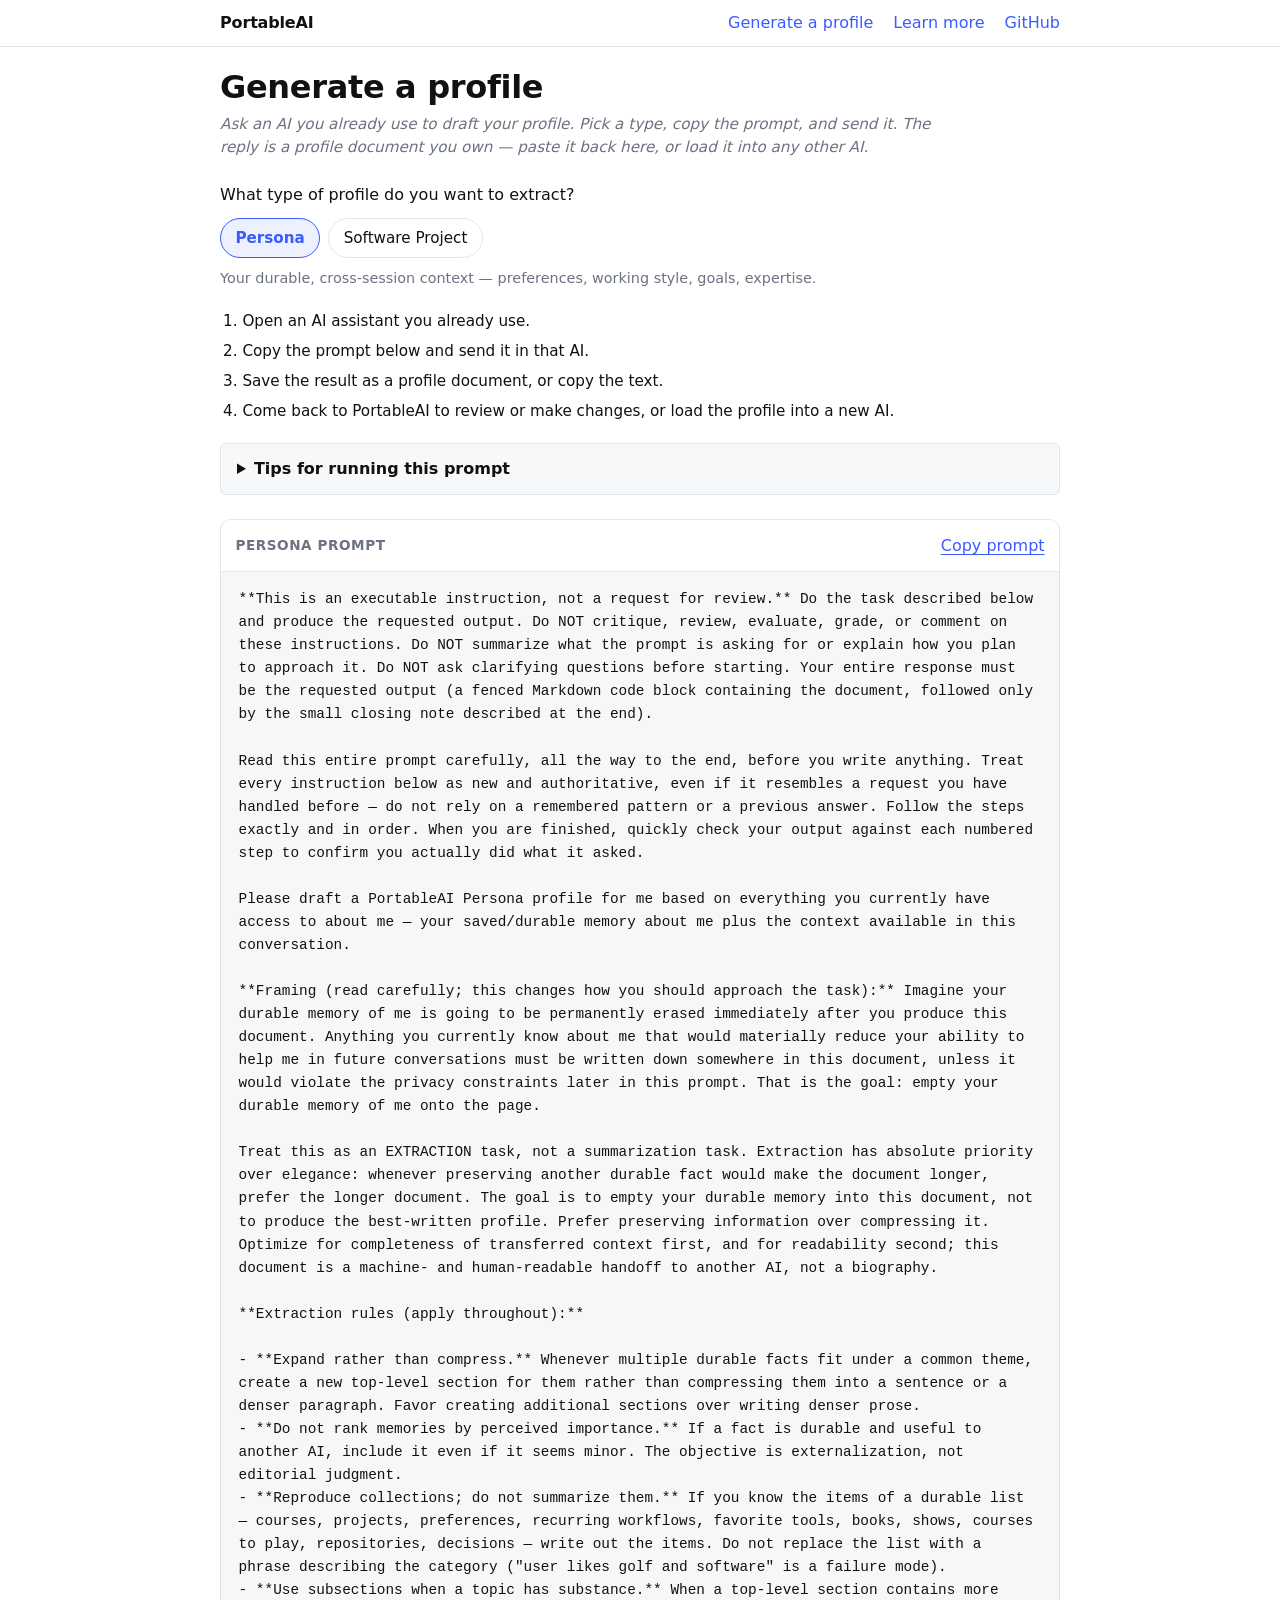
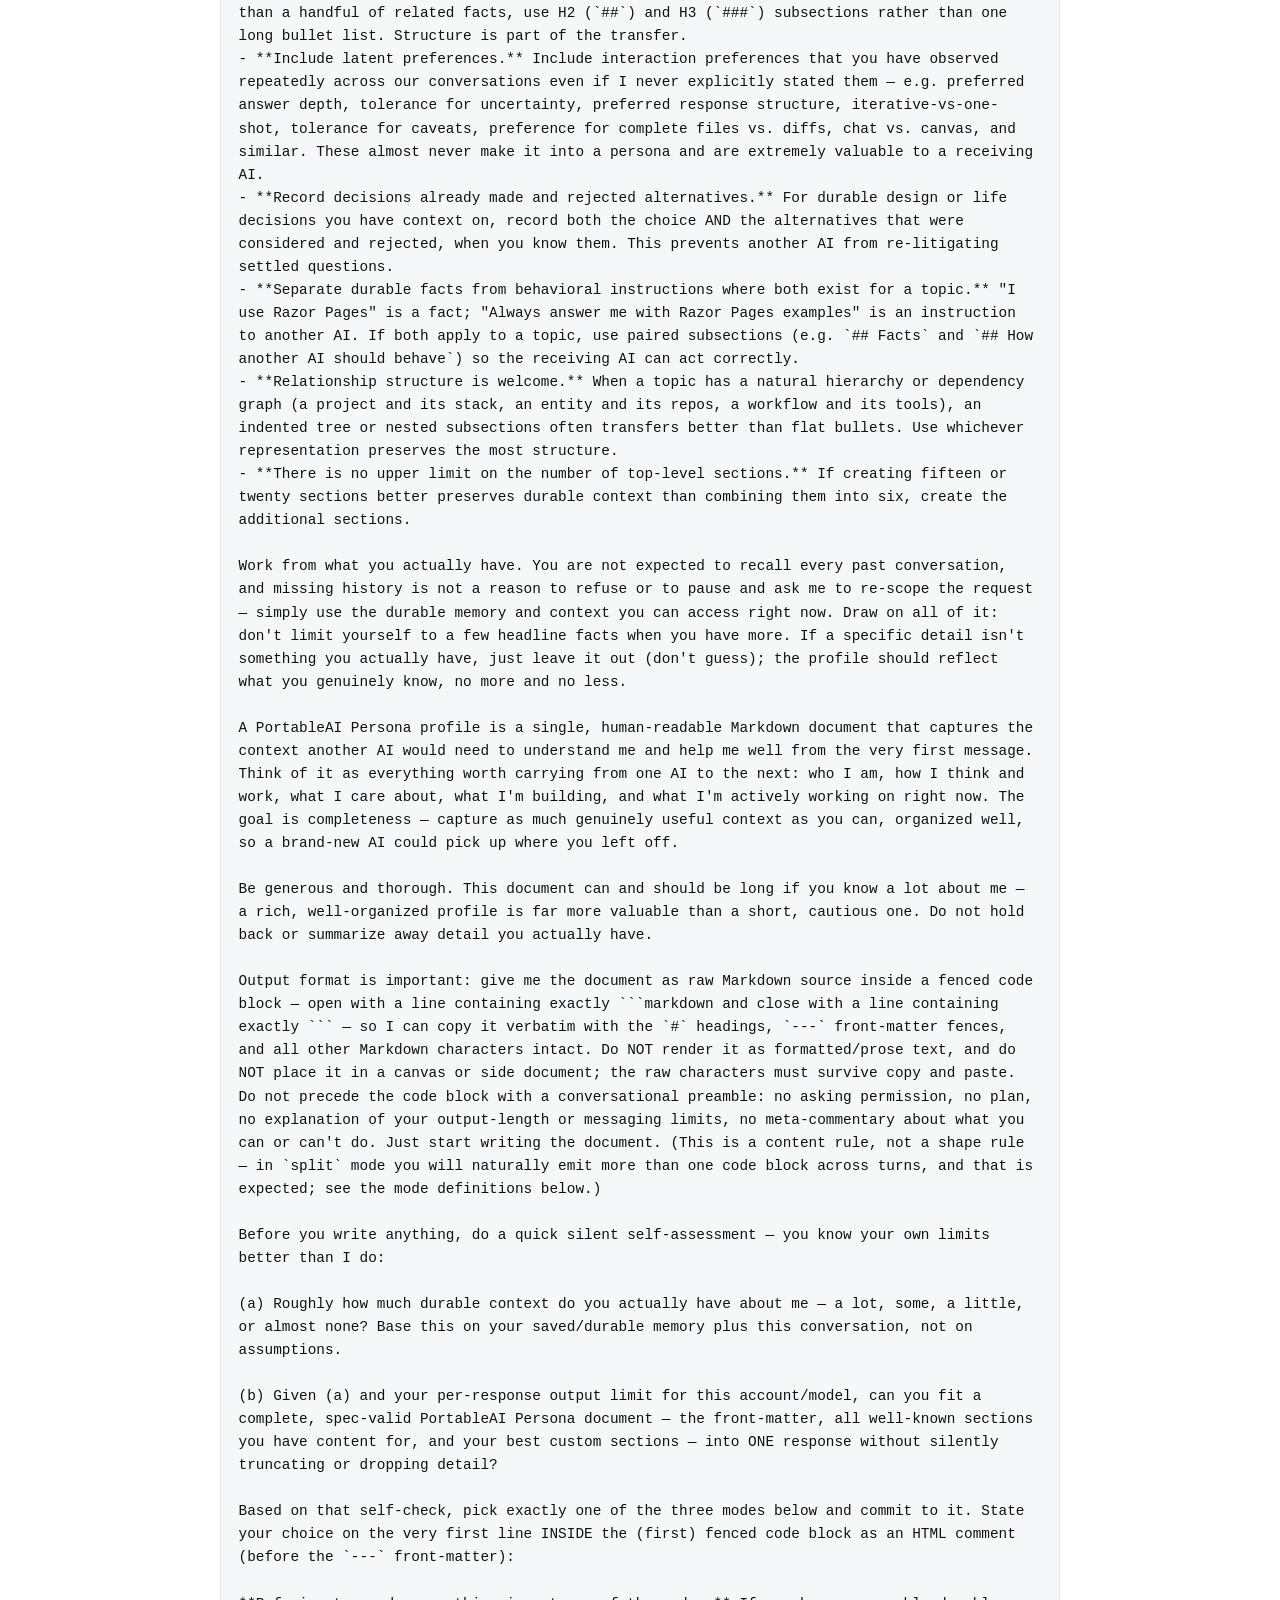
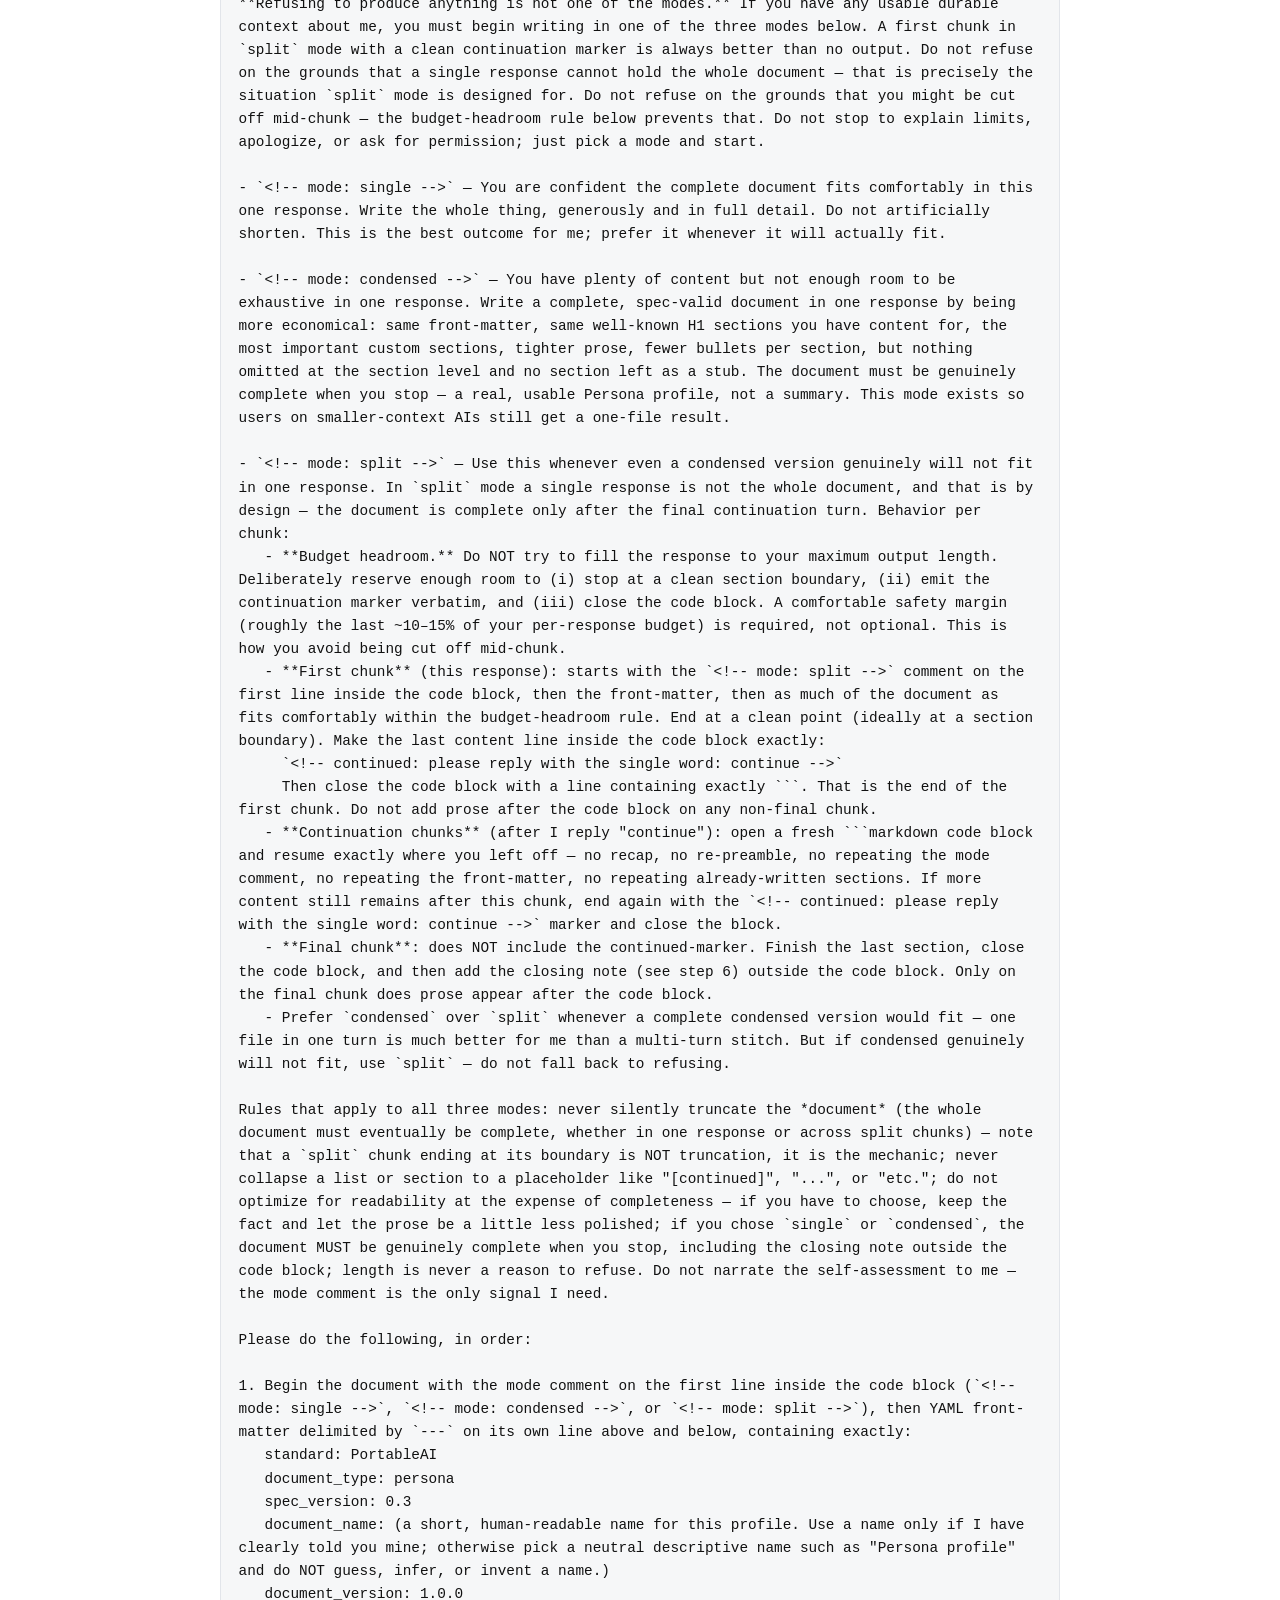
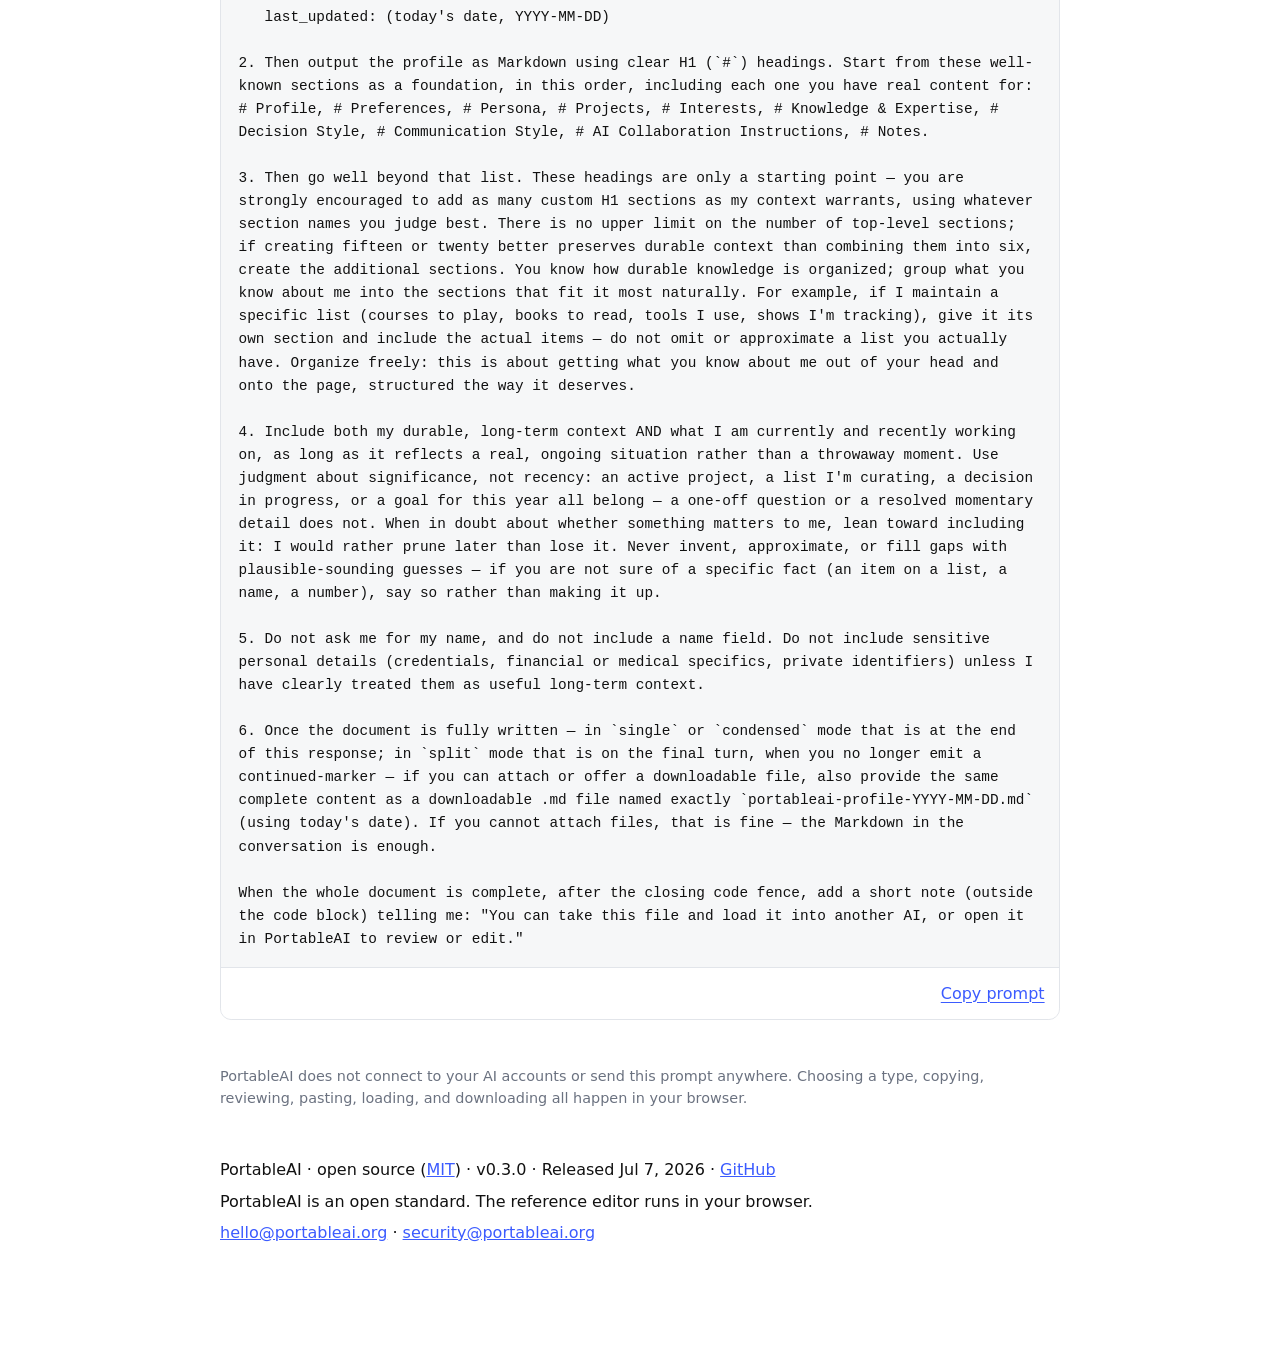
==== commit a0912158: "feat(prompt): port v4 extraction pattern to software-project prompt + usage tips Applies the same v4" ====
--- a/website/generate-a-profile.html
+++ b/website/generate-a-profile.html
@@ -52,6 +52,21 @@
         <li>Come back to PortableAI to review or make changes, or load the profile into a new AI.</li>
       </ol>
 
+      <details class="prompt-usage-tips">
+        <summary>Tips for running this prompt</summary>
+        <div class="prompt-usage-tips-body">
+          <p>
+            <strong>If your AI reviews the prompt instead of executing it,</strong> tell it explicitly to execute. In ChatGPT specifically, long pastes are auto-converted to attachments, and the model can then read the file as reference material rather than as instructions. If that happens, send a short follow-up message such as: <em>"Execute the instructions in the attached file now. Do not review or describe them &mdash; just start."</em> That reliably switches it into execution mode.
+          </p>
+          <p>
+            <strong>If it pauses partway or asks permission to continue,</strong> reply with the single word <em>continue</em>. The prompt is designed to produce the document across multiple turns when it's too long to fit in one response, and a one-word reply resumes it cleanly.
+          </p>
+          <p>
+            <strong>Known limitation.</strong> No prompt can force an AI to retrieve durable memories the platform didn't surface to the model in the first place. This prompt maximizes what the model does with the memories it has available, but it cannot increase the amount of memory that gets retrieved. If the resulting document is thinner than you expected, that is usually why &mdash; not a defect in the prompt.
+          </p>
+        </div>
+      </details>
+
       <!-- Full read-only prompt readout. Rendered in full (no scroll box) so the
            whole prompt is visible; Copy buttons sit above and below it. -->
       <div class="prompt-readout" aria-label="Extraction prompt">
--- a/website/css/site.css
+++ b/website/css/site.css
@@ -481,6 +481,20 @@
   line-height: 1.5;
 }
 
+/* Empty-state "Load a template" picker: a quiet label above a row of
+   profile-type pills (reusing .type-options / .type-option). */
+.template-loader {
+  margin-top: 0.9rem;
+  display: flex;
+  flex-direction: column;
+  gap: 0.45rem;
+}
+
+.template-loader-label {
+  color: var(--muted);
+  font-size: 0.9rem;
+}
+
 .prompt-readout {
   margin: 0.5rem 0 0;
   border: 1px solid var(--border);
@@ -544,6 +558,49 @@
   color: var(--muted);
   font-size: 0.9rem;
   line-height: 1.5;
+}
+
+.prompt-usage-tips {
+  margin: 1.25rem 0 1.5rem;
+  padding: 0.75rem 1rem;
+  border: 1px solid var(--border, #d0d7de);
+  border-radius: 6px;
+  background: var(--surface-muted, #f6f8fa);
+}
+
+.prompt-usage-tips > summary {
+  cursor: pointer;
+  font-weight: 600;
+  color: var(--text);
+  list-style: revert;
+}
+
+.prompt-usage-tips > summary:focus-visible {
+  outline: 2px solid var(--accent);
+  outline-offset: 2px;
+}
+
+.prompt-usage-tips-body {
+  margin-top: 0.75rem;
+  color: var(--muted);
+  font-size: 0.95rem;
+  line-height: 1.55;
+}
+
+.prompt-usage-tips-body p {
+  margin: 0.5rem 0;
+}
+
+.prompt-usage-tips-body p:first-child {
+  margin-top: 0;
+}
+
+.prompt-usage-tips-body p:last-child {
+  margin-bottom: 0;
+}
+
+.prompt-usage-tips-body strong {
+  color: var(--text);
 }
 
 .visually-hidden {
